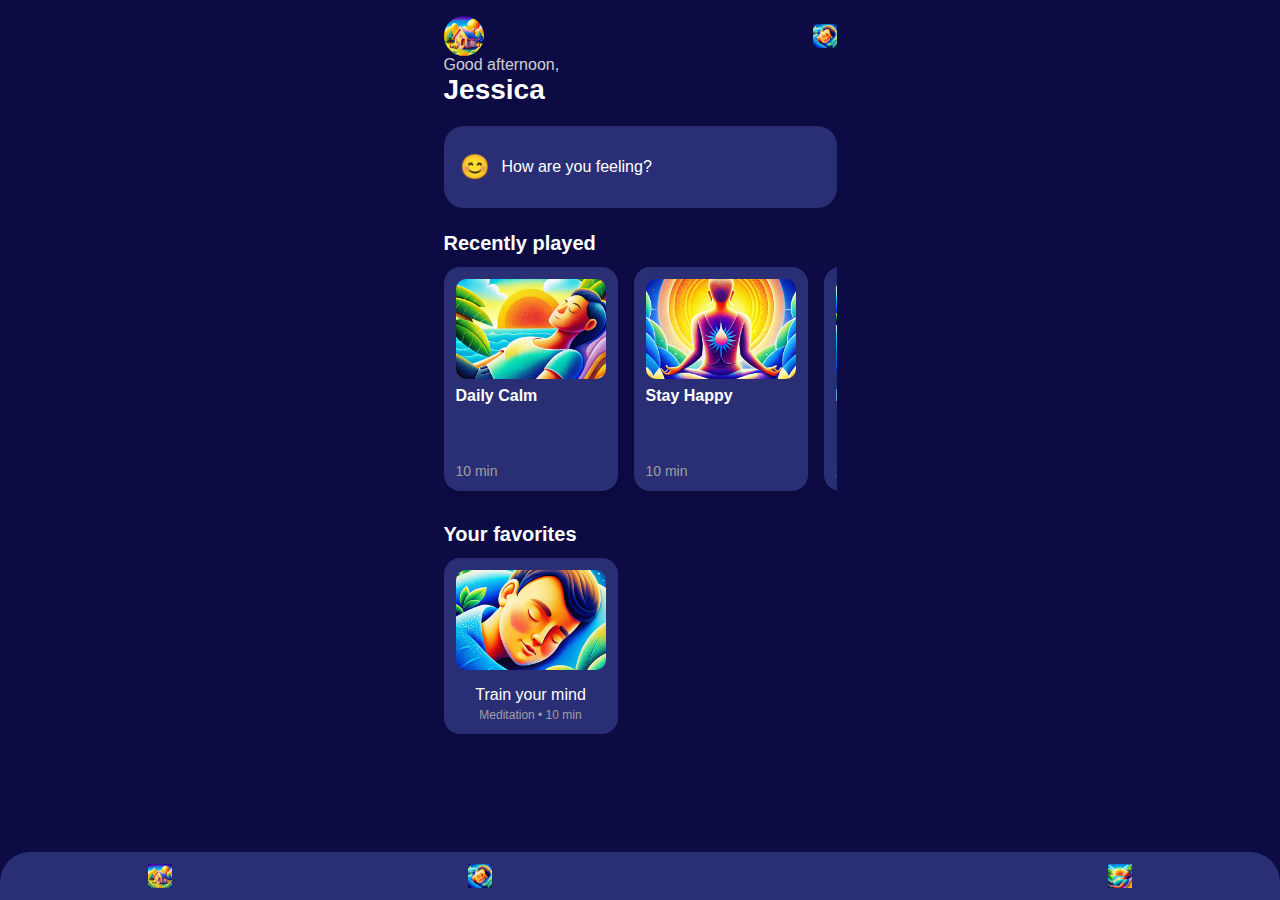
==== index.html @ 180297d2 "Update index.html" ====
<!DOCTYPE html>
<html lang="en">
<head>
    <meta charset="UTF-8">
    <meta name="viewport" content="width=device-width, initial-scale=1.0">
    <title>Mobile UI</title>
    <style>
        /* Basic Styles */
        body, html {
            margin: 0;
            padding: 0;
            font-family: 'Inter', sans-serif;
            background-color: #0c0b43;
            color: white;
        }

        /* Container */
        .container {
            max-width: 393px;
            margin: 0 auto;
            padding: 16px;
        }

        /* Header */
        .header {
            display: flex;
            justify-content: space-between;
            align-items: center;
        }

        .profile-pic {
            width: 40px;
            height: 40px;
            background-image: url('assets/home.jpg');
            background-size: cover;
            border-radius: 50%;
        }

        .settings-icon {
            width: 24px;
            height: 24px;
            background-image: url('assets/sleep.jpg');
            background-size: cover;
        }

        /* Greeting Section */
        .greeting-section p {
            margin: 0;
            font-size: 16px;
            opacity: 0.8;
        }

        .greeting-section h1 {
            margin: 0;
            font-size: 28px;
            font-weight: bold;
        }

        /* Feeling Section */
        .feeling-section {
            margin-top: 20px;
        }

        .feeling-card {
            display: flex;
            align-items: center;
            background-color: #2a2e75;
            border-radius: 20px;
            padding: 16px;
        }

        .feeling-card .emoji {
            font-size: 24px;
            margin-right: 12px;
        }

        /* Recently Played Section */
        .recently-played-section {
            margin-top: 24px;
        }

        .recently-played-section h2 {
            font-size: 20px;
            margin-bottom: 12px;
        }

        .recently-played-cards {
            display: flex;
            gap: 16px;
            overflow-x: scroll;
            -webkit-overflow-scrolling: touch;
            scrollbar-width: none;
            -ms-overflow-style: none;
            padding-bottom: 8px; /* Add some padding to show box-shadow */
        }

        .recently-played-cards::-webkit-scrollbar {
            display: none;
        }

        .recently-played-cards .card {
            flex: 0 0 auto; /* Prevent shrinking */
            width: 150px;
            height: 200px; /* Set a fixed height */
            background-color: #2a2e75;
            border-radius: 16px;
            padding: 12px;
            text-align: left;
            box-shadow: 0 4px 6px rgba(0, 0, 0, 0.1);
            display: flex;
            flex-direction: column;
        }

        .recently-played-cards .card img {
            width: 100%;
            height: 100px; /* Set a fixed height for images */
            object-fit: cover;
            border-radius: 10px;
            margin-bottom: 8px;
        }

        .recently-played-cards .card p {
            font-size: 16px;
            font-weight: bold;
            margin: 0 0 4px 0;
            flex-grow: 1; /* Allow title to grow and push duration to bottom */
        }

        .recently-played-cards .card span {
            font-size: 14px;
            color: #a0a0a0;
            display: block;
        }

        /* Favorites Section */
        .favorites-section {
            margin-top: 24px;
        }

        .favorites-section h2 {
            font-size: 20px;
            margin-bottom: 12px;
        }

        .search-icon {
            width: 24px;
            height: 24px;
            background-image: url('path-to-search-icon.svg');
            background-size: cover;
            float: right;
        }

        .favorites-cards {
            display: flex;
            gap: 16px;
            overflow-x: scroll;
        }

        .favorites-cards .card {
            width: 150px;
            background-color: #2a2e75;
            border-radius: 16px;
            padding: 12px;
            text-align: center;
            display: flex;
            flex-direction: column;
            align-items: center;
        }

        .favorites-cards .card img {
            width: 100%;
            height: 100px; /* Set a fixed height */
            object-fit: cover; /* This will ensure the image covers the area without stretching */
            border-radius: 10px;
            margin-bottom: 8px;
        }

        .favorites-cards .card p {
            font-size: 16px;
            margin: 8px 0 4px 0;
        }

        .favorites-cards .card span {
            font-size: 12px;
            color: #a0a0a0;
        }

        /* Bottom Navigation */
        .bottom-nav {
            display: flex;
            justify-content: space-around;
            background-color: #2a2e75;
            padding: 12px 0;
            border-radius: 30px 30px 0 0;
            position: fixed;
            bottom: 0;
            left: 0;
            width: 100%;
        }

        .nav-icon {
            width: 24px;
            height: 24px;
            background-size: cover;
        }

        .nav-icon.home {
            background-image: url('assets/home.jpg');
        }

        .nav-icon.sleep {
            background-image: url('assets/sleep.jpg');
        }

        .nav-icon.meditation {
            background-image: url('assets/meditation.jpg');
        }

        .nav-icon.music {
            background-image: url('assets/relax.jpg');
        }
    </style>
</head>
<body>
    <div class="container">
        <header class="header">
            <div class="profile-pic"></div>
            <div class="settings-icon"></div>
        </header>
        
        <section class="greeting-section">
            <p>Good afternoon,</p>
            <h1>Jessica</h1>
        </section>

        <section class="feeling-section">
            <div class="feeling-card">
                <span class="emoji">😊</span>
                <p>How are you feeling?</p>
            </div>
        </section>

        <section class="recently-played-section">
            <h2>Recently played</h2>
            <div class="recently-played-cards">
                <div class="card">
                    <img src="assets/relax.jpg" alt="Daily Calm">
                    <p>Daily Calm</p>
                    <span>10 min</span>
                </div>
                <div class="card">
                    <img src="assets/meditating.jpg" alt="Stay Happy">
                    <p>Stay Happy</p>
                    <span>10 min</span>
                </div>
                <div class="card">
                    <img src="assets/sleep.jpg" alt="Peaceful Sleep">
                    <p>Peaceful Sleep</p>
                    <span>15 min</span>
                </div>
                <div class="card">
                    <img src="assets/relax.jpg" alt="Mindful Moments">
                    <p>Mindful Moments</p>
                    <span>8 min</span>
                </div>
                <div class="card">
                    <img src="assets/sleep.jpg" alt="Stress Relief">
                    <p>Stress Relief</p>
                    <span>12 min</span>
                </div>
            </div>
        </section>

        <section class="favorites-section">
            <h2>Your favorites</h2>
            <div class="search-icon"></div>
            <div class="favorites-cards">
                <div class="card">
                    <img src="assets/sleep.jpg" alt="Train your mind">
                    <p>Train your mind</p>
                    <span>Meditation • 10 min</span>
                </div>
                <!-- Additional cards as needed -->
            </div>
        </section>

        <nav class="bottom-nav">
            <div class="nav-icon home"></div>
            <div class="nav-icon sleep"></div>
            <div class="nav-icon meditation"></div>
            <div class="nav-icon music"></div>
        </nav>
    </div>
</body>
</html>
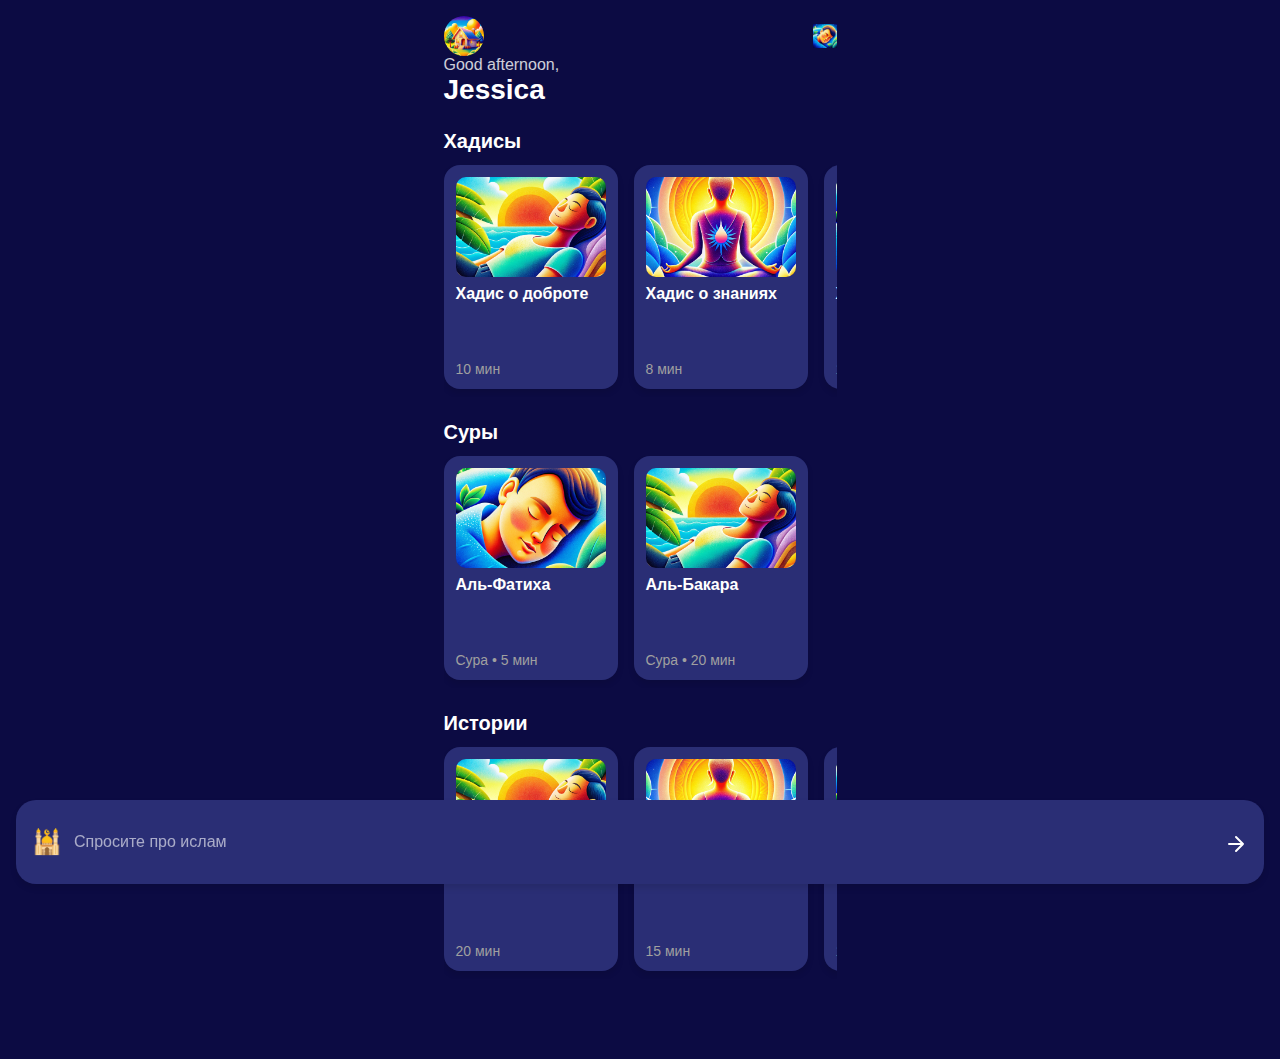
==== commit c6b79866: "Update index.html" ====
--- a/index.html
+++ b/index.html
@@ -19,6 +19,7 @@
             max-width: 393px;
             margin: 0 auto;
             padding: 16px;
+            padding-bottom: 80px; /* Reduce this value since we removed the navbar */
         }
 
         /* Header */
@@ -75,33 +76,37 @@
         }
 
         /* Recently Played Section */
-        .recently-played-section {
+        .hadith-section,
+        .surah-section,
+        .stories-section {
             margin-top: 24px;
         }
 
-        .recently-played-section h2 {
+        .hadith-section h2,
+        .surah-section h2,
+        .stories-section h2 {
             font-size: 20px;
             margin-bottom: 12px;
         }
 
-        .recently-played-cards {
+        .scrollable-cards {
             display: flex;
             gap: 16px;
             overflow-x: scroll;
             -webkit-overflow-scrolling: touch;
             scrollbar-width: none;
             -ms-overflow-style: none;
-            padding-bottom: 8px; /* Add some padding to show box-shadow */
-        }
-
-        .recently-played-cards::-webkit-scrollbar {
+            padding-bottom: 8px;
+        }
+
+        .scrollable-cards::-webkit-scrollbar {
             display: none;
         }
 
-        .recently-played-cards .card {
-            flex: 0 0 auto; /* Prevent shrinking */
+        .scrollable-cards .card {
+            flex: 0 0 auto;
             width: 150px;
-            height: 200px; /* Set a fixed height */
+            height: 200px;
             background-color: #2a2e75;
             border-radius: 16px;
             padding: 12px;
@@ -111,22 +116,22 @@
             flex-direction: column;
         }
 
-        .recently-played-cards .card img {
+        .scrollable-cards .card img {
             width: 100%;
-            height: 100px; /* Set a fixed height for images */
+            height: 100px;
             object-fit: cover;
             border-radius: 10px;
             margin-bottom: 8px;
         }
 
-        .recently-played-cards .card p {
+        .scrollable-cards .card p {
             font-size: 16px;
             font-weight: bold;
             margin: 0 0 4px 0;
-            flex-grow: 1; /* Allow title to grow and push duration to bottom */
-        }
-
-        .recently-played-cards .card span {
+            flex-grow: 1;
+        }
+
+        .scrollable-cards .card span {
             font-size: 14px;
             color: #a0a0a0;
             display: block;
@@ -186,38 +191,63 @@
         }
 
         /* Bottom Navigation */
-        .bottom-nav {
-            display: flex;
-            justify-content: space-around;
+        /* Remove this section entirely */
+        /* <nav class="bottom-nav">
+            <div class="nav-icon home"></div>
+            <div class="nav-icon sleep"></div>
+            <div class="nav-icon meditation"></div>
+            <div class="nav-icon music"></div>
+        </nav> */
+
+        .ask-section {
+            position: fixed;
+            bottom: 16px; /* Adjust this value as needed */
+            left: 0;
+            right: 0;
+            padding: 0 16px;
+            z-index: 10;
+        }
+
+        .ask-card {
+            display: flex;
+            align-items: center;
             background-color: #2a2e75;
-            padding: 12px 0;
-            border-radius: 30px 30px 0 0;
-            position: fixed;
-            bottom: 0;
-            left: 0;
-            width: 100%;
-        }
-
-        .nav-icon {
+            border-radius: 20px;
+            padding: 12px 16px;
+            height: 60px;
+            box-shadow: 0 4px 6px rgba(0, 0, 0, 0.1);
+        }
+
+        .ask-card .emoji {
+            font-size: 24px;
+            margin-right: 12px;
+        }
+
+        .ask-input {
+            flex-grow: 1;
+            background: none;
+            border: none;
+            color: white;
+            font-size: 16px;
+            outline: none;
+            padding: 0;
+        }
+
+        .ask-input::placeholder {
+            color: rgba(255, 255, 255, 0.6);
+        }
+
+        .ask-button {
+            background: none;
+            border: none;
+            cursor: pointer;
+            padding: 0;
+            margin-left: 12px;
+        }
+
+        .ask-button svg {
             width: 24px;
             height: 24px;
-            background-size: cover;
-        }
-
-        .nav-icon.home {
-            background-image: url('assets/home.jpg');
-        }
-
-        .nav-icon.sleep {
-            background-image: url('assets/sleep.jpg');
-        }
-
-        .nav-icon.meditation {
-            background-image: url('assets/meditation.jpg');
-        }
-
-        .nav-icon.music {
-            background-image: url('assets/relax.jpg');
         }
     </style>
 </head>
@@ -233,63 +263,114 @@
             <h1>Jessica</h1>
         </section>
 
-        <section class="feeling-section">
-            <div class="feeling-card">
-                <span class="emoji">😊</span>
-                <p>How are you feeling?</p>
+        <!-- Хадисы Section (formerly Recently Played) -->
+        <section class="hadith-section">
+            <h2>Хадисы</h2>
+            <div class="scrollable-cards">
+                <div class="card">
+                    <img src="assets/relax.jpg" alt="Хадис 1">
+                    <p>Хадис о доброте</p>
+                    <span>10 мин</span>
+                </div>
+                <div class="card">
+                    <img src="assets/meditating.jpg" alt="Хадис 2">
+                    <p>Хадис о знаниях</p>
+                    <span>8 мин</span>
+                </div>
+                <div class="card">
+                    <img src="assets/sleep.jpg" alt="Хадис 3">
+                    <p>Хадис о терпении</p>
+                    <span>12 мин</span>
+                </div>
+                <div class="card">
+                    <img src="assets/relax.jpg" alt="Хадис 4">
+                    <p>Хадис о семье</p>
+                    <span>15 мин</span>
+                </div>
+                <div class="card">
+                    <img src="assets/sleep.jpg" alt="Хадис 5">
+                    <p>Хадис о честности</p>
+                    <span>9 мин</span>
+                </div>
             </div>
         </section>
 
-        <section class="recently-played-section">
-            <h2>Recently played</h2>
-            <div class="recently-played-cards">
-                <div class="card">
-                    <img src="assets/relax.jpg" alt="Daily Calm">
-                    <p>Daily Calm</p>
-                    <span>10 min</span>
-                </div>
-                <div class="card">
-                    <img src="assets/meditating.jpg" alt="Stay Happy">
-                    <p>Stay Happy</p>
-                    <span>10 min</span>
-                </div>
-                <div class="card">
-                    <img src="assets/sleep.jpg" alt="Peaceful Sleep">
-                    <p>Peaceful Sleep</p>
-                    <span>15 min</span>
-                </div>
-                <div class="card">
-                    <img src="assets/relax.jpg" alt="Mindful Moments">
-                    <p>Mindful Moments</p>
-                    <span>8 min</span>
-                </div>
-                <div class="card">
-                    <img src="assets/sleep.jpg" alt="Stress Relief">
-                    <p>Stress Relief</p>
-                    <span>12 min</span>
+        <!-- Суры Section (formerly Favorites) -->
+        <section class="surah-section">
+            <h2>Суры</h2>
+            <div class="search-icon"></div>
+            <div class="scrollable-cards">
+                <div class="card">
+                    <img src="assets/sleep.jpg" alt="Сура 1">
+                    <p>Аль-Фатиха</p>
+                    <span>Сура • 5 мин</span>
+                </div>
+                <div class="card">
+                    <img src="assets/relax.jpg" alt="Сура 2">
+                    <p>Аль-Бакара</p>
+                    <span>Сура • 20 мин</span>
+                </div>
+                <div class="card">
+                    <img src="assets/meditating.jpg" alt="Сура 3">
+                    <p>Ясин</p>
+                    <span>Сура • 15 мин</span>
+                </div>
+                <div class="card">
+                    <img src="assets/sleep.jpg" alt="Сура 4">
+                    <p>Аль-Кахф</p>
+                    <span>Сура • 18 мин</span>
+                </div>
+                <div class="card">
+                    <img src="assets/relax.jpg" alt="Сура 5">
+                    <p>Ар-Рахман</p>
+                    <span>Сура • 12 мин</span>
                 </div>
             </div>
         </section>
 
-        <section class="favorites-section">
-            <h2>Your favorites</h2>
-            <div class="search-icon"></div>
-            <div class="favorites-cards">
-                <div class="card">
-                    <img src="assets/sleep.jpg" alt="Train your mind">
-                    <p>Train your mind</p>
-                    <span>Meditation • 10 min</span>
-                </div>
-                <!-- Additional cards as needed -->
+        <!-- New Истории Section -->
+        <section class="stories-section">
+            <h2>Истории</h2>
+            <div class="scrollable-cards">
+                <div class="card">
+                    <img src="assets/relax.jpg" alt="История 1">
+                    <p>Пророк Мухаммад</p>
+                    <span>20 мин</span>
+                </div>
+                <div class="card">
+                    <img src="assets/meditating.jpg" alt="История 2">
+                    <p>Пророк Ибрахим</p>
+                    <span>15 мин</span>
+                </div>
+                <div class="card">
+                    <img src="assets/sleep.jpg" alt="История 3">
+                    <p>Пророк Юсуф</p>
+                    <span>18 мин</span>
+                </div>
+                <div class="card">
+                    <img src="assets/relax.jpg" alt="История 4">
+                    <p>Пророк Муса</p>
+                    <span>22 мин</span>
+                </div>
+                <div class="card">
+                    <img src="assets/sleep.jpg" alt="История 5">
+                    <p>Пророк Иса</p>
+                    <span>17 мин</span>
+                </div>
             </div>
         </section>
 
-        <nav class="bottom-nav">
-            <div class="nav-icon home"></div>
-            <div class="nav-icon sleep"></div>
-            <div class="nav-icon meditation"></div>
-            <div class="nav-icon music"></div>
-        </nav>
+        <section class="ask-section">
+            <div class="ask-card">
+                <span class="emoji">🕌</span>
+                <input type="text" placeholder="Спросите про ислам" class="ask-input">
+                <button class="ask-button">
+                    <svg width="24" height="18" viewBox="0 0 24 18" fill="none" xmlns="http://www.w3.org/2000/svg">
+                        <path d="M5 12H19M19 12L12 5M19 12L12 19" stroke="white" stroke-width="2" stroke-linecap="round" stroke-linejoin="round"/>
+                    </svg>
+                </button>
+            </div>
+        </section>
     </div>
 </body>
 </html>
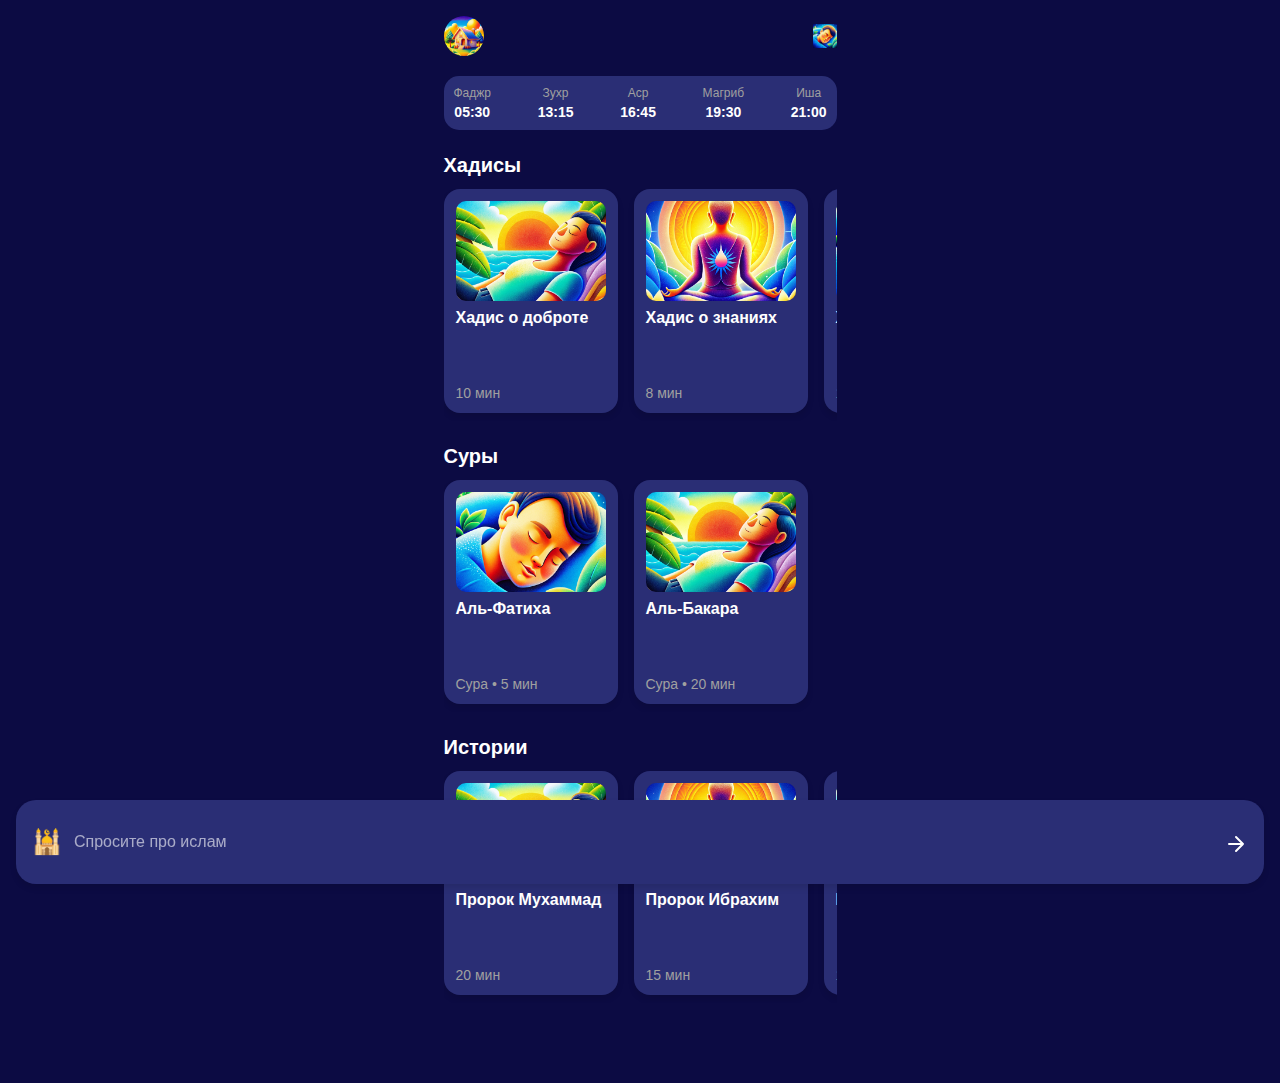
==== commit 521dbaa1: "Update index.html" ====
--- a/index.html
+++ b/index.html
@@ -45,15 +45,30 @@
         }
 
         /* Greeting Section */
-        .greeting-section p {
-            margin: 0;
-            font-size: 16px;
-            opacity: 0.8;
-        }
-
-        .greeting-section h1 {
-            margin: 0;
-            font-size: 28px;
+        .prayer-times {
+            display: flex;
+            justify-content: space-between;
+            margin-top: 20px;
+            padding: 10px;
+            background-color: #2a2e75;
+            border-radius: 15px;
+        }
+
+        .prayer-time {
+            display: flex;
+            flex-direction: column;
+            align-items: center;
+            text-align: center;
+        }
+
+        .prayer-name {
+            font-size: 12px;
+            color: #a0a0a0;
+            margin-bottom: 4px;
+        }
+
+        .prayer-hour {
+            font-size: 14px;
             font-weight: bold;
         }
 
@@ -190,15 +205,6 @@
             color: #a0a0a0;
         }
 
-        /* Bottom Navigation */
-        /* Remove this section entirely */
-        /* <nav class="bottom-nav">
-            <div class="nav-icon home"></div>
-            <div class="nav-icon sleep"></div>
-            <div class="nav-icon meditation"></div>
-            <div class="nav-icon music"></div>
-        </nav> */
-
         .ask-section {
             position: fixed;
             bottom: 16px; /* Adjust this value as needed */
@@ -258,9 +264,27 @@
             <div class="settings-icon"></div>
         </header>
         
-        <section class="greeting-section">
-            <p>Good afternoon,</p>
-            <h1>Jessica</h1>
+        <section class="prayer-times">
+            <div class="prayer-time">
+                <span class="prayer-name">Фаджр</span>
+                <span class="prayer-hour">05:30</span>
+            </div>
+            <div class="prayer-time">
+                <span class="prayer-name">Зухр</span>
+                <span class="prayer-hour">13:15</span>
+            </div>
+            <div class="prayer-time">
+                <span class="prayer-name">Аср</span>
+                <span class="prayer-hour">16:45</span>
+            </div>
+            <div class="prayer-time">
+                <span class="prayer-name">Магриб</span>
+                <span class="prayer-hour">19:30</span>
+            </div>
+            <div class="prayer-time">
+                <span class="prayer-name">Иша</span>
+                <span class="prayer-hour">21:00</span>
+            </div>
         </section>
 
         <!-- Хадисы Section (formerly Recently Played) -->
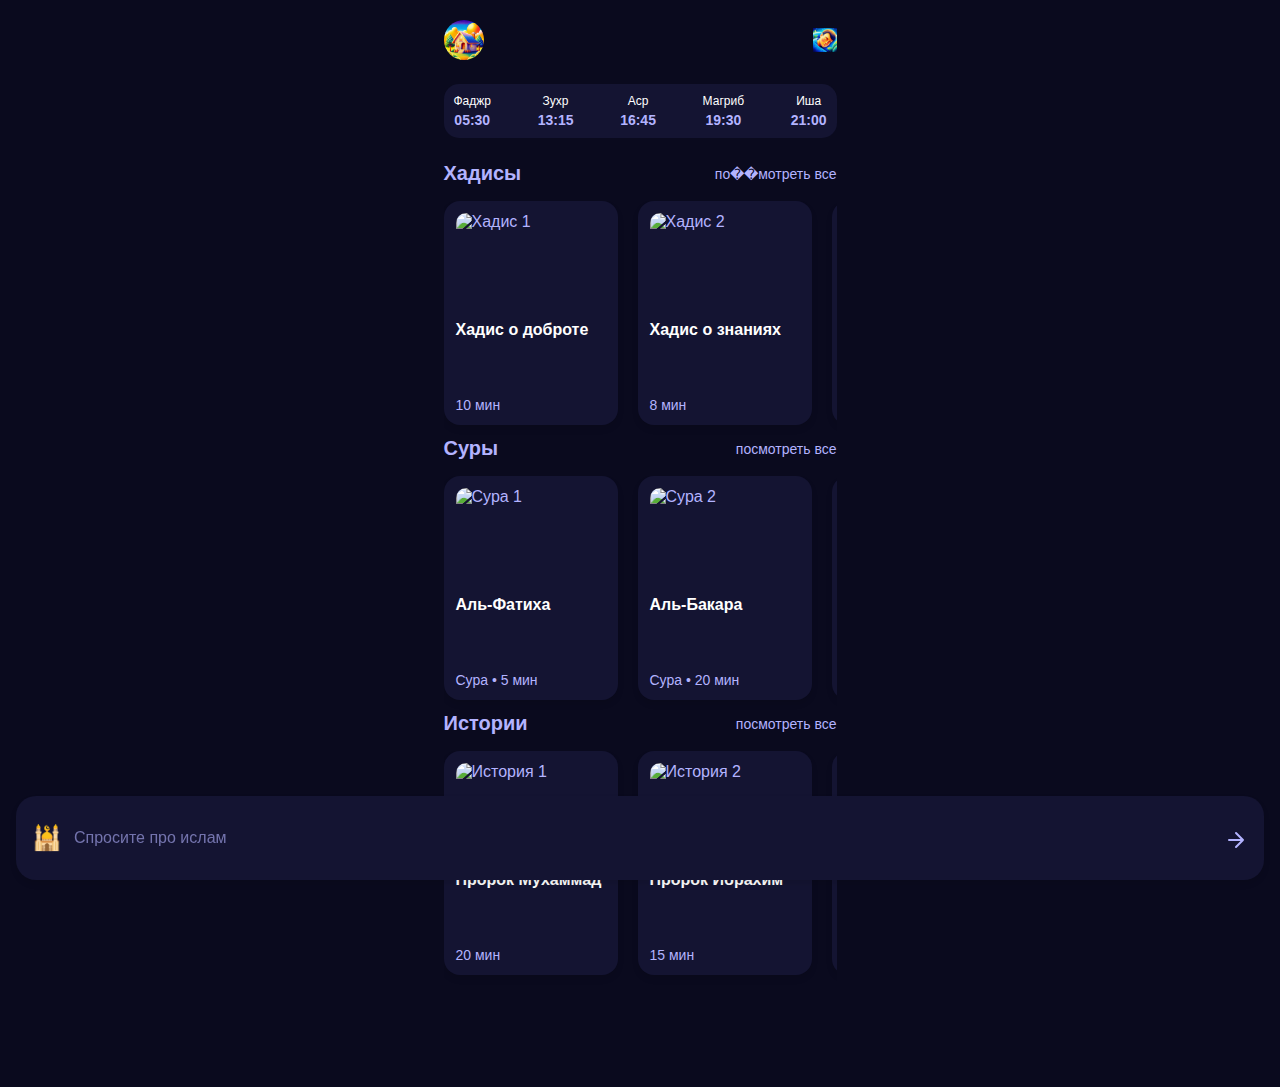
==== commit 95728ea1: "Update index.html" ====
--- a/index.html
+++ b/index.html
@@ -10,16 +10,16 @@
             margin: 0;
             padding: 0;
             font-family: 'Inter', sans-serif;
-            background-color: #0c0b43;
-            color: white;
+            background-color: #0A0A1E; /* Background color */
+            color: #B3B3FF; /* Text color */
         }
 
         /* Container */
         .container {
             max-width: 393px;
             margin: 0 auto;
-            padding: 16px;
-            padding-bottom: 80px; /* Reduce this value since we removed the navbar */
+            padding: 20px 16px; /* Increased top and bottom padding */
+            padding-bottom: 100px; /* Increased to account for the fixed ask-section */
         }
 
         /* Header */
@@ -44,13 +44,14 @@
             background-size: cover;
         }
 
-        /* Greeting Section */
+        /* Prayer Times Section */
         .prayer-times {
             display: flex;
             justify-content: space-between;
-            margin-top: 20px;
+            margin-top: 24px; /* Increased from 20px */
+            margin-bottom: 24px; /* Added margin-bottom */
             padding: 10px;
-            background-color: #2a2e75;
+            background-color: #141432; /* Component color */
             border-radius: 15px;
         }
 
@@ -63,55 +64,52 @@
 
         .prayer-name {
             font-size: 12px;
-            color: #a0a0a0;
+            color: #FFFFFF; /* White text color for component names */
             margin-bottom: 4px;
         }
 
         .prayer-hour {
             font-size: 14px;
             font-weight: bold;
-        }
-
-        /* Feeling Section */
-        .feeling-section {
-            margin-top: 20px;
-        }
-
-        .feeling-card {
-            display: flex;
+            color: #B3B3FF; /* Text color */
+        }
+
+        /* Section Headers */
+        .section-header {
+            display: flex;
+            justify-content: space-between;
             align-items: center;
-            background-color: #2a2e75;
-            border-radius: 20px;
-            padding: 16px;
-        }
-
-        .feeling-card .emoji {
-            font-size: 24px;
-            margin-right: 12px;
-        }
-
-        /* Recently Played Section */
-        .hadith-section,
-        .surah-section,
-        .stories-section {
-            margin-top: 24px;
-        }
-
-        .hadith-section h2,
-        .surah-section h2,
-        .stories-section h2 {
+            margin-bottom: 16px; /* Increased from 12px */
+        }
+
+        .section-header h2 {
             font-size: 20px;
-            margin-bottom: 12px;
-        }
-
+            margin: 0;
+            color: #B3B3FF; /* Text color */
+        }
+
+        .view-all {
+            background: none;
+            border: none;
+            color: #B3B3FF; /* Text color */
+            font-size: 14px;
+            cursor: pointer;
+            padding: 0;
+        }
+
+        .view-all:hover {
+            text-decoration: underline;
+        }
+
+        /* Scrollable Cards */
         .scrollable-cards {
             display: flex;
-            gap: 16px;
+            gap: 20px; /* Increased from 16px */
             overflow-x: scroll;
             -webkit-overflow-scrolling: touch;
             scrollbar-width: none;
             -ms-overflow-style: none;
-            padding-bottom: 8px;
+            padding-bottom: 12px; /* Increased from 8px */
         }
 
         .scrollable-cards::-webkit-scrollbar {
@@ -122,7 +120,7 @@
             flex: 0 0 auto;
             width: 150px;
             height: 200px;
-            background-color: #2a2e75;
+            background-color: #141432; /* Component color */
             border-radius: 16px;
             padding: 12px;
             text-align: left;
@@ -144,70 +142,24 @@
             font-weight: bold;
             margin: 0 0 4px 0;
             flex-grow: 1;
+            color: #FFFFFF; /* White text color for component names */
         }
 
         .scrollable-cards .card span {
             font-size: 14px;
-            color: #a0a0a0;
+            color: #B3B3FF; /* Text color */
             display: block;
         }
 
-        /* Favorites Section */
-        .favorites-section {
-            margin-top: 24px;
-        }
-
-        .favorites-section h2 {
-            font-size: 20px;
-            margin-bottom: 12px;
-        }
-
-        .search-icon {
-            width: 24px;
-            height: 24px;
-            background-image: url('path-to-search-icon.svg');
-            background-size: cover;
-            float: right;
-        }
-
-        .favorites-cards {
-            display: flex;
-            gap: 16px;
-            overflow-x: scroll;
-        }
-
-        .favorites-cards .card {
-            width: 150px;
-            background-color: #2a2e75;
-            border-radius: 16px;
-            padding: 12px;
-            text-align: center;
-            display: flex;
-            flex-direction: column;
-            align-items: center;
-        }
-
-        .favorites-cards .card img {
-            width: 100%;
-            height: 100px; /* Set a fixed height */
-            object-fit: cover; /* This will ensure the image covers the area without stretching */
-            border-radius: 10px;
-            margin-bottom: 8px;
-        }
-
-        .favorites-cards .card p {
-            font-size: 16px;
-            margin: 8px 0 4px 0;
-        }
-
-        .favorites-cards .card span {
-            font-size: 12px;
-            color: #a0a0a0;
-        }
-
+        /* Add this new style for additional space between cards and the next section */
+        .scrollable-cards + .section-header {
+            margin-top: 28px;
+        }
+
+        /* Ask Section */
         .ask-section {
             position: fixed;
-            bottom: 16px; /* Adjust this value as needed */
+            bottom: 20px; /* Increased from 16px */
             left: 0;
             right: 0;
             padding: 0 16px;
@@ -217,7 +169,7 @@
         .ask-card {
             display: flex;
             align-items: center;
-            background-color: #2a2e75;
+            background-color: #141432; /* Component color */
             border-radius: 20px;
             padding: 12px 16px;
             height: 60px;
@@ -233,14 +185,15 @@
             flex-grow: 1;
             background: none;
             border: none;
-            color: white;
+            color: #B3B3FF; /* Text color */
             font-size: 16px;
             outline: none;
             padding: 0;
         }
 
         .ask-input::placeholder {
-            color: rgba(255, 255, 255, 0.6);
+            color: #B3B3FF; /* Text color with reduced opacity */
+            opacity: 0.6;
         }
 
         .ask-button {
@@ -254,6 +207,10 @@
         .ask-button svg {
             width: 24px;
             height: 24px;
+        }
+
+        .ask-button svg path {
+            stroke: #B3B3FF; /* Text color for the button icon */
         }
     </style>
 </head>
@@ -287,32 +244,35 @@
             </div>
         </section>
 
-        <!-- Хадисы Section (formerly Recently Played) -->
+        <!-- Хадисы Section -->
         <section class="hadith-section">
-            <h2>Хадисы</h2>
+            <div class="section-header">
+                <h2>Хадисы</h2>
+                <button class="view-all">по��мотреть все</button>
+            </div>
             <div class="scrollable-cards">
                 <div class="card">
-                    <img src="assets/relax.jpg" alt="Хадис 1">
+                    <img src="assets/kindness-in-islam.jpg" alt="Хадис 1">
                     <p>Хадис о доброте</p>
                     <span>10 мин</span>
                 </div>
                 <div class="card">
-                    <img src="assets/meditating.jpg" alt="Хадис 2">
+                    <img src="assets/kindness-in-islam.jpg" alt="Хадис 2">
                     <p>Хадис о знаниях</p>
                     <span>8 мин</span>
                 </div>
                 <div class="card">
-                    <img src="assets/sleep.jpg" alt="Хадис 3">
+                    <img src="assets/kindness-in-islam.jpg" alt="Хадис 3">
                     <p>Хадис о терпении</p>
                     <span>12 мин</span>
                 </div>
                 <div class="card">
-                    <img src="assets/relax.jpg" alt="Хадис 4">
+                    <img src="assets/kindness-in-islam.jpg" alt="Хадис 4">
                     <p>Хадис о семье</p>
                     <span>15 мин</span>
                 </div>
                 <div class="card">
-                    <img src="assets/sleep.jpg" alt="Хадис 5">
+                    <img src="assets/kindness-in-islam.jpg" alt="Хадис 5">
                     <p>Хадис о честности</p>
                     <span>9 мин</span>
                 </div>
@@ -321,31 +281,34 @@
 
         <!-- Суры Section (formerly Favorites) -->
         <section class="surah-section">
-            <h2>Суры</h2>
+            <div class="section-header">
+                <h2>Суры</h2>
+                <button class="view-all">посмотреть все</button>
+            </div>
             <div class="search-icon"></div>
             <div class="scrollable-cards">
                 <div class="card">
-                    <img src="assets/sleep.jpg" alt="Сура 1">
+                    <img src="assets/kindness-in-islam.jpg" alt="Сура 1">
                     <p>Аль-Фатиха</p>
                     <span>Сура • 5 мин</span>
                 </div>
                 <div class="card">
-                    <img src="assets/relax.jpg" alt="Сура 2">
+                    <img src="assets/kindness-in-islam.jpg" alt="Сура 2">
                     <p>Аль-Бакара</p>
                     <span>Сура • 20 мин</span>
                 </div>
                 <div class="card">
-                    <img src="assets/meditating.jpg" alt="Сура 3">
+                    <img src="assets/kindness-in-islam.jpg" alt="Сура 3">
                     <p>Ясин</p>
                     <span>Сура • 15 мин</span>
                 </div>
                 <div class="card">
-                    <img src="assets/sleep.jpg" alt="Сура 4">
+                    <img src="assets/kindness-in-islam.jpg" alt="Сура 4">
                     <p>Аль-Кахф</p>
                     <span>Сура • 18 мин</span>
                 </div>
                 <div class="card">
-                    <img src="assets/relax.jpg" alt="Сура 5">
+                    <img src="assets/kindness-in-islam.jpg" alt="Сура 5">
                     <p>Ар-Рахман</p>
                     <span>Сура • 12 мин</span>
                 </div>
@@ -354,30 +317,33 @@
 
         <!-- New Истории Section -->
         <section class="stories-section">
-            <h2>Истории</h2>
+            <div class="section-header">
+                <h2>Истории</h2>
+                <button class="view-all">посмотреть все</button>
+            </div>
             <div class="scrollable-cards">
                 <div class="card">
-                    <img src="assets/relax.jpg" alt="История 1">
+                    <img src="assets/kindness-in-islam.jpg" alt="История 1">
                     <p>Пророк Мухаммад</p>
                     <span>20 мин</span>
                 </div>
                 <div class="card">
-                    <img src="assets/meditating.jpg" alt="История 2">
+                    <img src="assets/kindness-in-islam.jpg" alt="История 2">
                     <p>Пророк Ибрахим</p>
                     <span>15 мин</span>
                 </div>
                 <div class="card">
-                    <img src="assets/sleep.jpg" alt="История 3">
+                    <img src="assets/kindness-in-islam.jpg" alt="История 3">
                     <p>Пророк Юсуф</p>
                     <span>18 мин</span>
                 </div>
                 <div class="card">
-                    <img src="assets/relax.jpg" alt="История 4">
+                    <img src="assets/kindness-in-islam.jpg" alt="История 4">
                     <p>Пророк Муса</p>
                     <span>22 мин</span>
                 </div>
                 <div class="card">
-                    <img src="assets/sleep.jpg" alt="История 5">
+                    <img src="assets/kindness-in-islam.jpg" alt="История 5">
                     <p>Пророк Иса</p>
                     <span>17 мин</span>
                 </div>
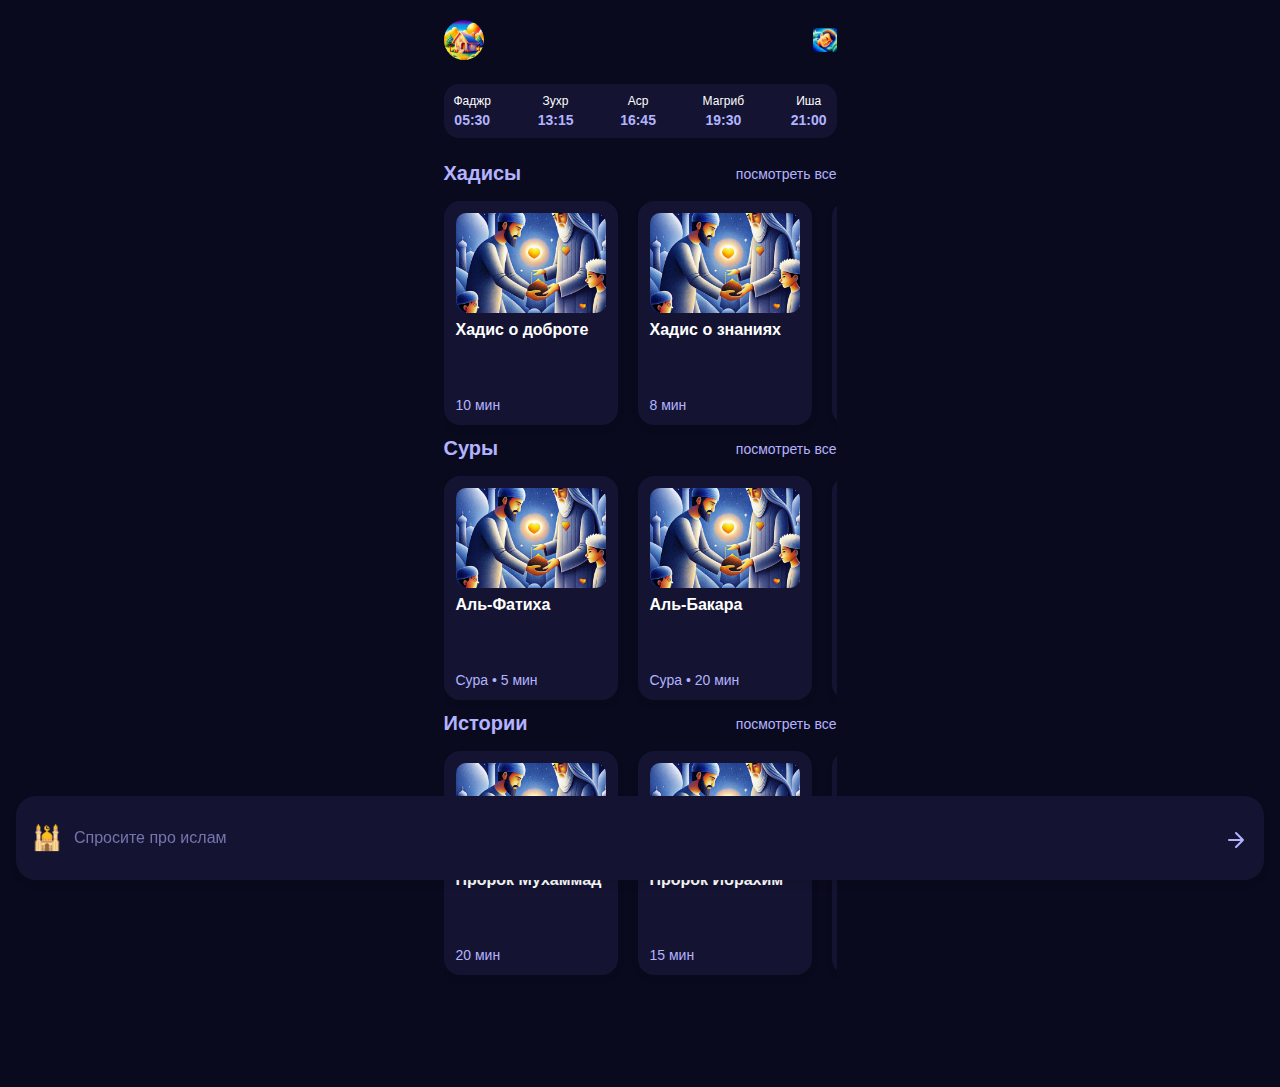
==== commit 25e5df10: "Update index.html" ====
--- a/index.html
+++ b/index.html
@@ -248,7 +248,7 @@
         <section class="hadith-section">
             <div class="section-header">
                 <h2>Хадисы</h2>
-                <button class="view-all">по��мотреть все</button>
+                <button class="view-all">поcмотреть все</button>
             </div>
             <div class="scrollable-cards">
                 <div class="card">
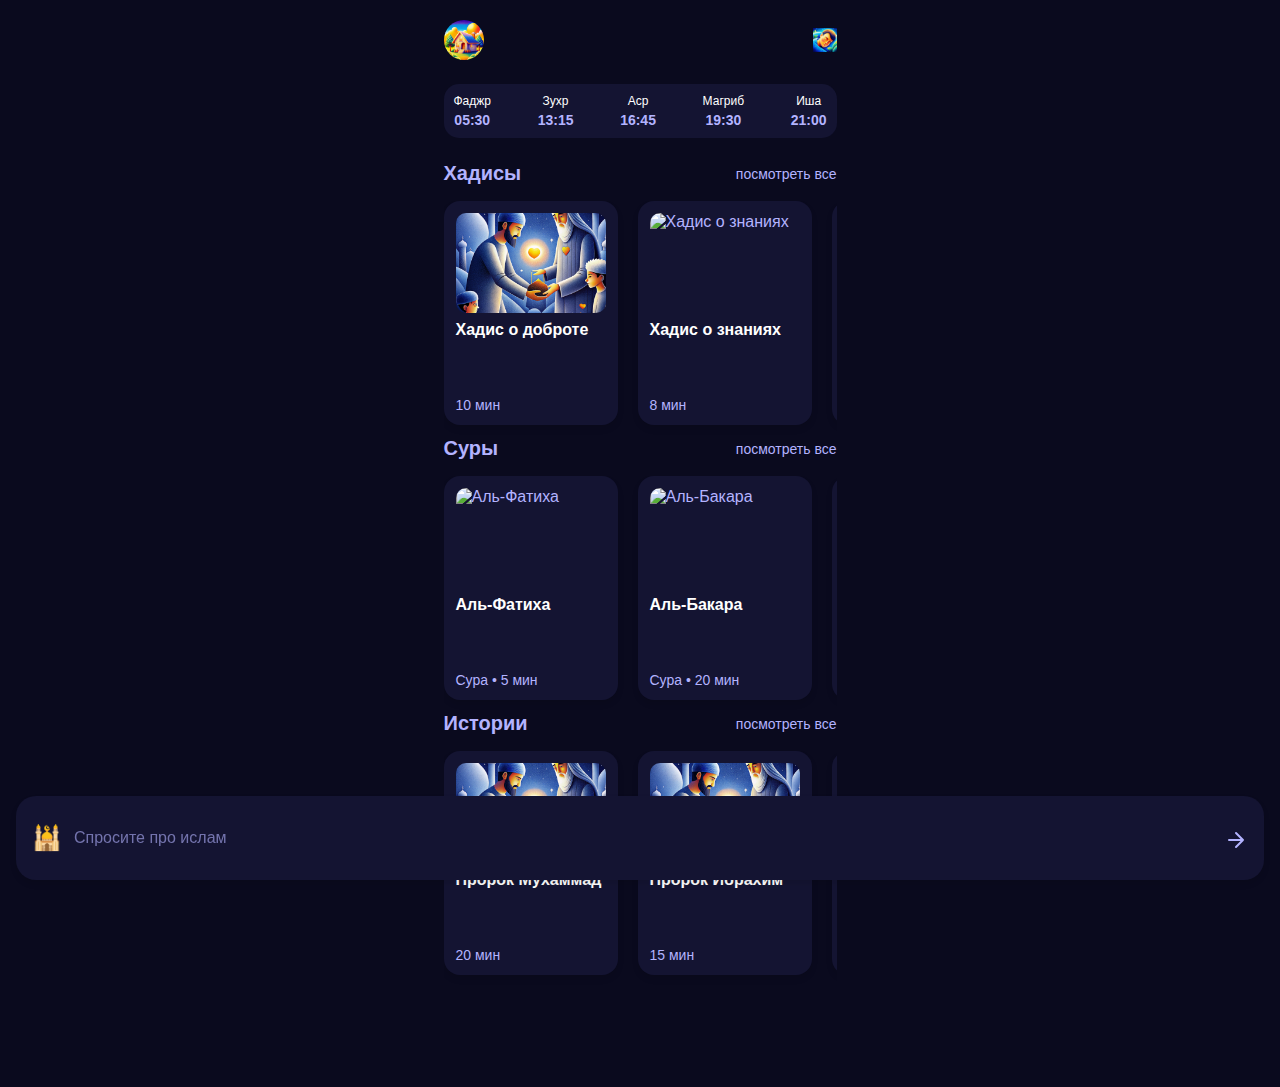
==== commit e28811f0: "Update index.html" ====
--- a/index.html
+++ b/index.html
@@ -248,74 +248,73 @@
         <section class="hadith-section">
             <div class="section-header">
                 <h2>Хадисы</h2>
-                <button class="view-all">поcмотреть все</button>
+                <button class="view-all">посмотреть все</button>
             </div>
             <div class="scrollable-cards">
                 <div class="card">
-                    <img src="assets/kindness-in-islam.jpg" alt="Хадис 1">
+                    <img src="assets/kindness-in-islam.jpg" alt="Хадис о доброте">
                     <p>Хадис о доброте</p>
                     <span>10 мин</span>
                 </div>
                 <div class="card">
-                    <img src="assets/kindness-in-islam.jpg" alt="Хадис 2">
+                    <img src="assets/knowledge-in-islam.jpg" alt="Хадис о знаниях">
                     <p>Хадис о знаниях</p>
                     <span>8 мин</span>
                 </div>
                 <div class="card">
-                    <img src="assets/kindness-in-islam.jpg" alt="Хадис 3">
+                    <img src="assets/patience-in-islam.jpg" alt="Хадис о терпении">
                     <p>Хадис о терпении</p>
                     <span>12 мин</span>
                 </div>
                 <div class="card">
-                    <img src="assets/kindness-in-islam.jpg" alt="Хадис 4">
+                    <img src="assets/family-in-islam.jpg" alt="Хадис о семье">
                     <p>Хадис о семье</p>
                     <span>15 мин</span>
                 </div>
                 <div class="card">
-                    <img src="assets/kindness-in-islam.jpg" alt="Хадис 5">
+                    <img src="assets/truthful-in-islam.jpg" alt="Хадис о честности">
                     <p>Хадис о честности</p>
                     <span>9 мин</span>
                 </div>
             </div>
         </section>
 
-        <!-- Суры Section (formerly Favorites) -->
+        <!-- Суры Section -->
         <section class="surah-section">
             <div class="section-header">
                 <h2>Суры</h2>
                 <button class="view-all">посмотреть все</button>
             </div>
-            <div class="search-icon"></div>
             <div class="scrollable-cards">
                 <div class="card">
-                    <img src="assets/kindness-in-islam.jpg" alt="Сура 1">
+                    <img src="assets/quran-in-islam.jpg" alt="Аль-Фатиха">
                     <p>Аль-Фатиха</p>
                     <span>Сура • 5 мин</span>
                 </div>
                 <div class="card">
-                    <img src="assets/kindness-in-islam.jpg" alt="Сура 2">
+                    <img src="assets/quran-in-islam.jpg" alt="Аль-Бакара">
                     <p>Аль-Бакара</p>
                     <span>Сура • 20 мин</span>
                 </div>
                 <div class="card">
-                    <img src="assets/kindness-in-islam.jpg" alt="Сура 3">
+                    <img src="assets/quran-in-islam.jpg" alt="Ясин">
                     <p>Ясин</p>
                     <span>Сура • 15 мин</span>
                 </div>
                 <div class="card">
-                    <img src="assets/kindness-in-islam.jpg" alt="Сура 4">
+                    <img src="assets/quran-in-islam.jpg" alt="Аль-Кахф">
                     <p>Аль-Кахф</p>
                     <span>Сура • 18 мин</span>
                 </div>
                 <div class="card">
-                    <img src="assets/kindness-in-islam.jpg" alt="Сура 5">
+                    <img src="assets/quran-in-islam.jpg" alt="Ар-Рахман">
                     <p>Ар-Рахман</p>
                     <span>Сура • 12 мин</span>
                 </div>
             </div>
         </section>
 
-        <!-- New Истории Section -->
+        <!-- Истории Section -->
         <section class="stories-section">
             <div class="section-header">
                 <h2>Истории</h2>
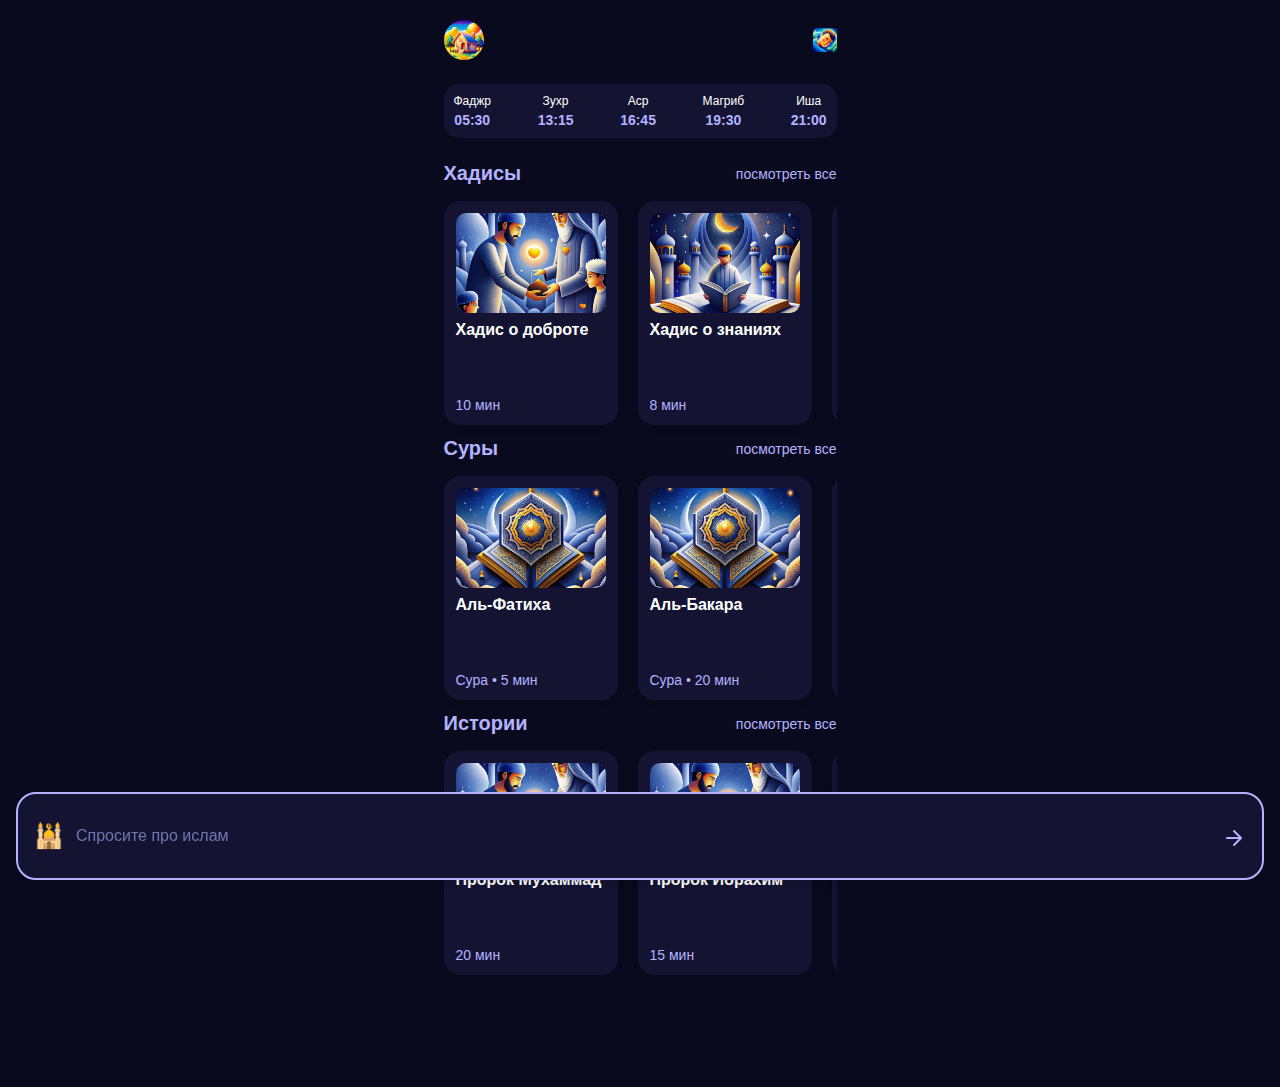
==== commit 537221a1: "Update index.html" ====
--- a/index.html
+++ b/index.html
@@ -174,6 +174,7 @@
             padding: 12px 16px;
             height: 60px;
             box-shadow: 0 4px 6px rgba(0, 0, 0, 0.1);
+            border: 2px solid #B3B3FF; /* Border color */
         }
 
         .ask-card .emoji {
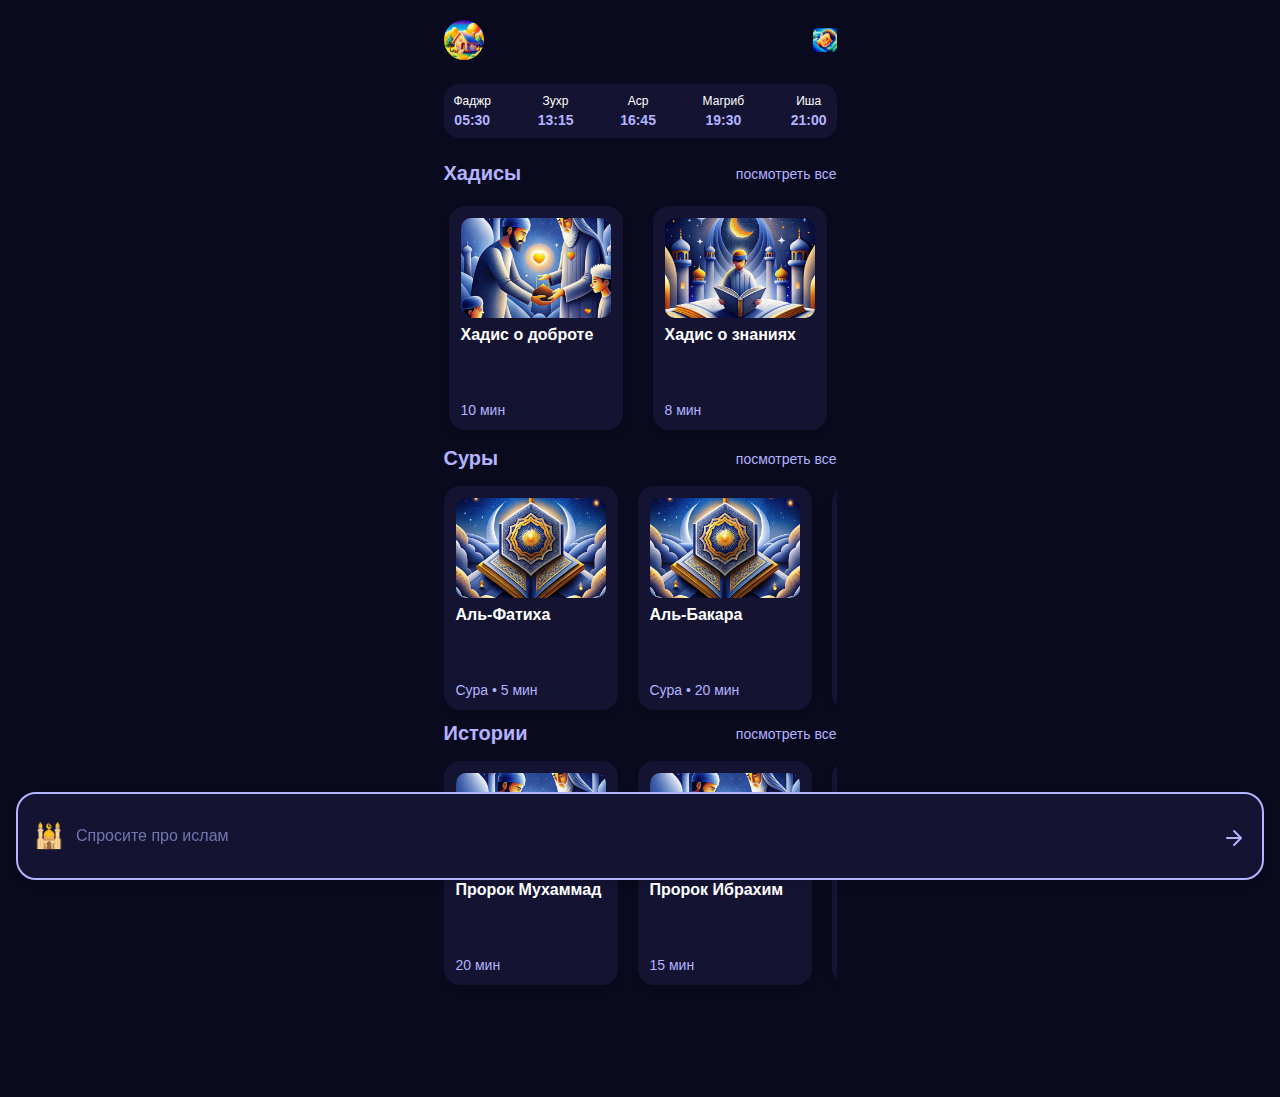
==== commit 9d28dcd8: "Update index.html" ====
--- a/index.html
+++ b/index.html
@@ -213,6 +213,39 @@
         .ask-button svg path {
             stroke: #B3B3FF; /* Text color for the button icon */
         }
+
+        /* Styles for Hadith list items */
+        .hadith {
+            cursor: pointer;
+            padding: 10px;
+            margin: 5px;
+            background-color: #141432; /* Component color */
+            border-radius: 10px;
+            color: #FFFFFF; /* Text color */
+        }
+
+        /* Styles for the Hadith detail page */
+        #hadith-detail {
+            padding: 20px;
+            background-color: #141432; /* Component color */
+            border-radius: 10px;
+            color: #FFFFFF; /* Text color */
+            margin: 20px;
+        }
+
+        #hadith-title {
+            font-size: 24px;
+            margin-bottom: 10px;
+        }
+
+        #hadith-subtitle {
+            font-size: 18px;
+            margin-bottom: 20px;
+        }
+
+        #hadith-content {
+            font-size: 16px;
+        }
     </style>
 </head>
 <body>
@@ -252,27 +285,27 @@
                 <button class="view-all">посмотреть все</button>
             </div>
             <div class="scrollable-cards">
-                <div class="card">
+                <div class="card hadith" data-id="1">
                     <img src="assets/kindness-in-islam.jpg" alt="Хадис о доброте">
                     <p>Хадис о доброте</p>
                     <span>10 мин</span>
                 </div>
-                <div class="card">
+                <div class="card hadith" data-id="2">
                     <img src="assets/knowledge-in-islam.jpg" alt="Хадис о знаниях">
                     <p>Хадис о знаниях</p>
                     <span>8 мин</span>
                 </div>
-                <div class="card">
+                <div class="card hadith" data-id="3">
                     <img src="assets/patience-in-islam.jpg" alt="Хадис о терпении">
                     <p>Хадис о терпении</p>
                     <span>12 мин</span>
                 </div>
-                <div class="card">
+                <div class="card hadith" data-id="4">
                     <img src="assets/family-in-islam.jpg" alt="Хадис о семье">
                     <p>Хадис о семье</p>
                     <span>15 мин</span>
                 </div>
-                <div class="card">
+                <div class="card hadith" data-id="5">
                     <img src="assets/truthful-in-islam.jpg" alt="Хадис о честности">
                     <p>Хадис о честности</p>
                     <span>9 мин</span>
@@ -362,5 +395,6 @@
             </div>
         </section>
     </div>
+    <script src="script.js"></script>
 </body>
 </html>
